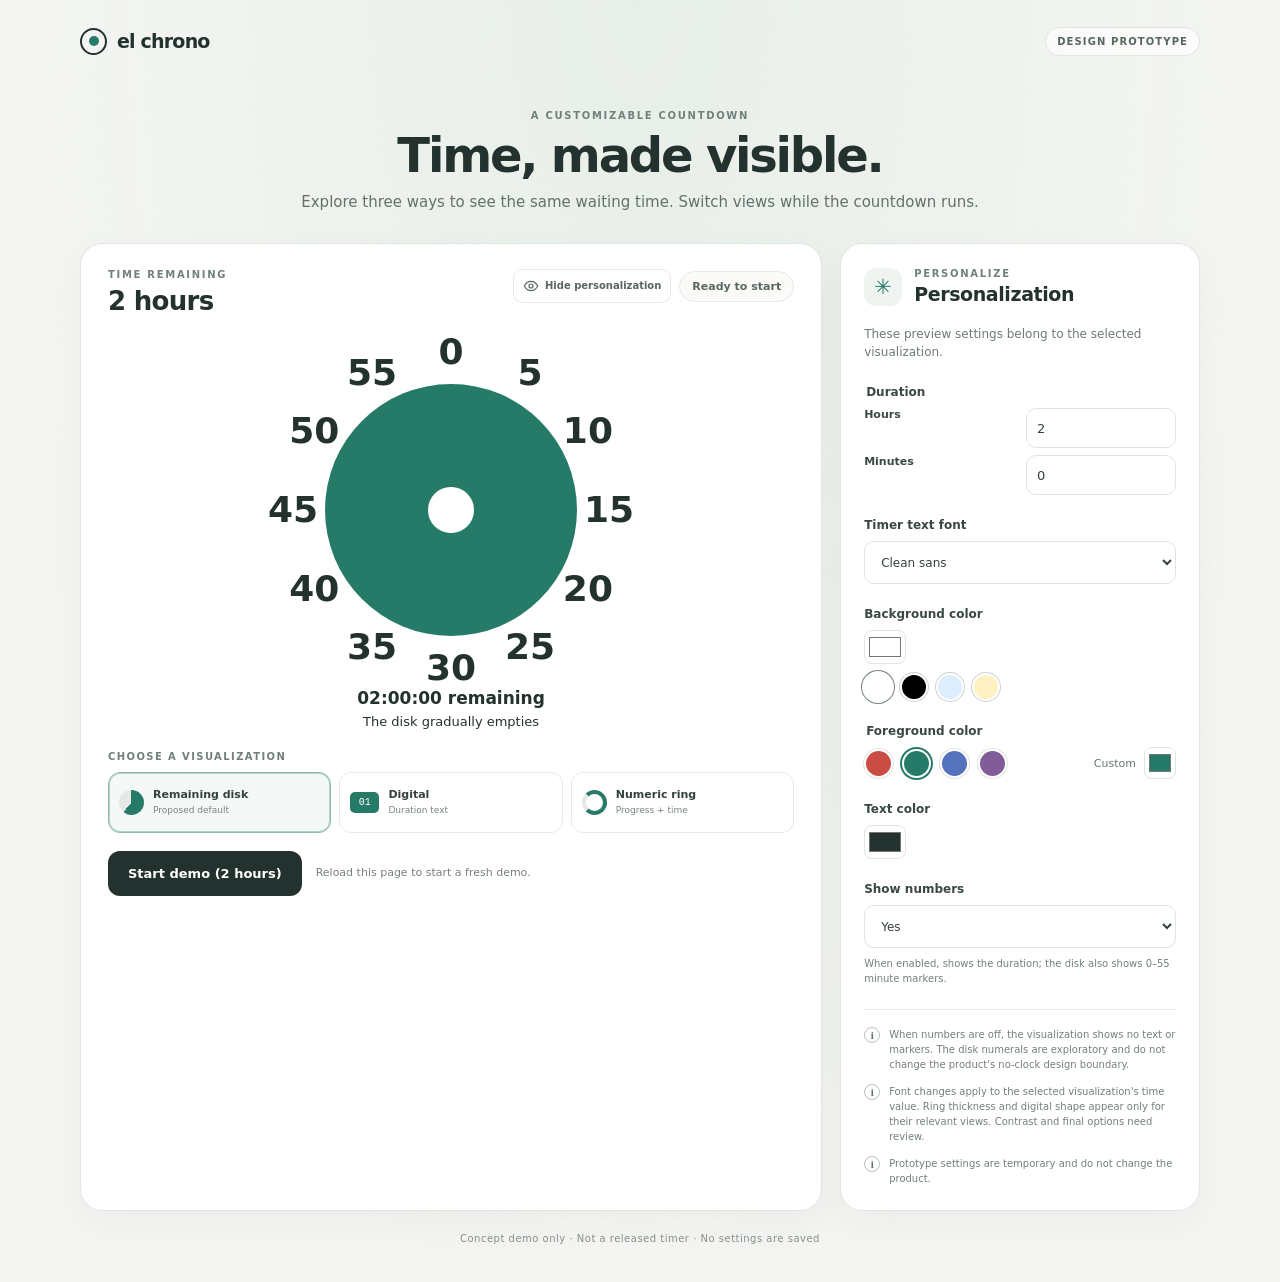
==== docs/design/demo/index.html @ 175d9003 "Option 1" ====
<!doctype html>
<html lang="en">
<head>
  <meta charset="utf-8">
  <meta name="viewport" content="width=device-width, initial-scale=1">
  <meta name="theme-color" content="#f5f6f3">
  <title>El Chrono | Visualization demo</title>
  <link rel="stylesheet" href="styles.css">
  <script src="app.js" defer></script>
</head>
<body>
  <header class="site-header">
    <a class="brand" href="./" aria-label="El Chrono visualization demo">
      <span class="brand-mark" aria-hidden="true"><span></span></span>
      <span>el chrono</span>
    </a>
    <span class="prototype-tag">DESIGN PROTOTYPE</span>
  </header>

  <main>
    <section class="intro" aria-labelledby="page-title">
      <p class="eyebrow">A CUSTOMIZABLE COUNTDOWN</p>
      <h1 id="page-title">Time, made visible.</h1>
      <p class="intro-copy">Explore three ways to see the same waiting time. Switch views while the countdown runs.</p>
    </section>

    <div class="demo-layout">
      <section class="timer-card" aria-labelledby="timer-heading">
        <div class="timer-topline">
          <div>
            <p class="eyebrow">TIME REMAINING</p>
            <h2 id="timer-heading" class="duration">2 hours</h2>
          </div>
          <div class="timer-topline-actions">
            <button id="personalization-toggle" class="panel-toggle" type="button"
                    aria-controls="personalization-panel" aria-expanded="true">
              <svg viewBox="0 0 24 24" aria-hidden="true">
                <path d="M2 12s3.6-7 10-7 10 7 10 7-3.6 7-10 7S2 12 2 12Z"></path>
                <circle cx="12" cy="12" r="3"></circle>
              </svg>
              <span>Hide personalization</span>
            </button>
            <span id="timer-state" class="state-chip" role="status">Ready to start</span>
          </div>
        </div>

        <div class="visualization-stage">
          <div id="view-disk" class="visualization view-disk" data-view="disk">
            <div id="disk-progress" class="disk-progress" role="progressbar"
                 aria-label="Time remaining" aria-valuemin="0" aria-valuemax="100"
                 aria-valuenow="100" aria-valuetext="2 hours remaining">
              <span class="disk-center" aria-hidden="true"></span>
            </div>
            <p id="disk-time" class="visual-time">02:00:00 remaining</p>
            <p class="visual-caption">The disk gradually empties</p>
          </div>

          <div id="view-digital" class="visualization view-digital" data-view="digital" hidden>
            <div id="digital-progress" class="digital-battery" role="progressbar"
                 aria-label="Time remaining" aria-valuemin="0" aria-valuemax="100"
                 aria-valuenow="100" aria-valuetext="2 hours remaining">
              <span id="digital-fill" class="digital-fill"></span>
              <svg class="digital-fan" viewBox="0 0 300 160" aria-hidden="true">
                <path id="fan-panel" class="fan-panel" d="M150 150 L5 150 A145 145 0 0 1 295 150 Z"></path>
                <path id="fan-ribs" class="fan-ribs" d="M150 150 L5 150 M150 150 L24.4 77.5 M150 150 L77.5 24.4 M150 150 L150 5 M150 150 L222.5 24.4 M150 150 L275.6 77.5 M150 150 L295 150"></path>
                <circle class="fan-pivot" cx="150" cy="150" r="8"></circle>
              </svg>
              <span id="digital-time" class="digital-time">02:00:00</span>
            </div>
            <p class="visual-caption">A clear duration countdown</p>
          </div>

          <div id="view-ring" class="visualization view-ring" data-view="ring" hidden>
            <div class="ring-wrap">
              <svg class="progress-ring" viewBox="0 0 280 280" role="progressbar"
                   aria-label="Time remaining" aria-valuemin="0" aria-valuemax="100"
                   aria-valuenow="100" aria-valuetext="2 hours remaining">
                <circle class="ring-track" cx="140" cy="140" r="118"></circle>
                <circle id="ring-progress" class="ring-progress" cx="140" cy="140" r="118"></circle>
              </svg>
              <div class="ring-center">
                <span id="ring-time" class="ring-time">2h 00m</span>
                <span class="ring-label">remaining</span>
              </div>
            </div>
            <p class="visual-caption">Progress with time left</p>
          </div>
        </div>

        <div class="visualization-picker">
          <p class="control-label" id="visualization-label">CHOOSE A VISUALIZATION</p>
          <div class="visualization-options" role="group" aria-labelledby="visualization-label">
            <button class="view-option" type="button" data-select-view="disk" aria-pressed="true">
              <span class="option-glyph glyph-disk" aria-hidden="true"></span>
              <span>Remaining disk<small>Proposed default</small></span>
            </button>
            <button class="view-option" type="button" data-select-view="digital" aria-pressed="false">
              <span class="option-glyph glyph-digital" aria-hidden="true">01</span>
              <span>Digital<small>Duration text</small></span>
            </button>
            <button class="view-option" type="button" data-select-view="ring" aria-pressed="false">
              <span class="option-glyph glyph-ring" aria-hidden="true"></span>
              <span>Numeric ring<small>Progress + time</small></span>
            </button>
          </div>
        </div>

        <div class="timer-actions">
          <button id="start-button" class="start-button" type="button">Start 2-hour demo</button>
          <p class="timer-note">Reload this page to start a fresh demo.</p>
        </div>
      </section>

      <aside id="personalization-panel" class="settings-card" aria-labelledby="personalization-heading">
        <div class="settings-heading">
          <span class="settings-icon" aria-hidden="true">✳</span>
          <div>
            <p class="eyebrow">PERSONALIZE</p>
            <h2 id="personalization-heading">Personalization</h2>
          </div>
        </div>
        <p class="settings-intro">These preview settings belong to the selected visualization.</p>

        <fieldset id="duration-control" class="setting-control duration-control">
          <legend>Duration</legend>
          <div class="duration-fields">
            <label for="duration-hours">Hours</label>
            <input id="duration-hours" type="number" min="0" max="24" step="1" value="2" inputmode="numeric">
            <label for="duration-minutes">Minutes</label>
            <input id="duration-minutes" type="number" min="0" max="59" step="1" value="0" inputmode="numeric">
          </div>
          <p id="duration-error" class="setting-hint duration-error" role="alert" hidden>Choose a duration from 1 minute to 24 hours.</p>
        </fieldset>

        <div id="font-control" class="setting-control">
          <label for="font-select">Timer text font</label>
          <select id="font-select">
            <option value="sans">Clean sans</option>
            <option value="rounded">Soft rounded</option>
            <option value="serif">Classic serif</option>
            <option value="mono">Monospaced</option>
          </select>
        </div>

        <div id="ring-thickness-control" class="setting-control ring-thickness-control" hidden>
          <label for="ring-thickness">Ring thickness</label>
          <output id="ring-thickness-value" for="ring-thickness">15 px</output>
          <input id="ring-thickness" type="range" min="1" max="234" step="1" value="15">
        </div>

        <div id="digital-shape-control" class="setting-control" hidden>
          <label for="digital-shape">Digital shape</label>
          <select id="digital-shape">
            <option value="battery">Battery</option>
            <option value="circle">Circle</option>
            <option value="fan">Hand fan</option>
          </select>
        </div>

        <div class="setting-control">
          <label for="background-color-picker">Background color</label>
          <input id="background-color-picker" class="background-color-picker" type="color" value="#ffffff">
          <div class="background-swatches" role="group" aria-label="Background color presets">
            <button class="background-swatch" type="button" data-background-color="#ffffff" aria-label="White background" title="White"></button>
            <button class="background-swatch" type="button" data-background-color="#000000" aria-label="Black background" title="Black"></button>
            <button class="background-swatch" type="button" data-background-color="#dceeff" aria-label="Sky blue background" title="Sky blue"></button>
            <button class="background-swatch" type="button" data-background-color="#fff1c2" aria-label="Soft yellow background" title="Soft yellow"></button>
          </div>
        </div>

        <fieldset class="setting-control color-control">
          <legend>Foreground color</legend>
          <div class="color-row">
            <div class="color-swatches" role="group" aria-label="Foreground color presets">
              <button class="color-swatch" type="button" data-color="#c94d45" aria-label="Warm red" title="Warm red"></button>
              <button class="color-swatch" type="button" data-color="#267b68" aria-label="Forest green" title="Forest green"></button>
              <button class="color-swatch" type="button" data-color="#5572bd" aria-label="Soft blue" title="Soft blue"></button>
              <button class="color-swatch" type="button" data-color="#805c98" aria-label="Muted violet" title="Muted violet"></button>
            </div>
            <label class="custom-color" for="color-picker">
              <span>Custom</span>
              <input id="color-picker" type="color" value="#267b68" aria-label="Choose a custom foreground color">
            </label>
          </div>
        </fieldset>

        <div class="setting-control">
          <label for="text-color-picker">Text color</label>
          <input id="text-color-picker" class="background-color-picker" type="color" value="#23322f">
        </div>

        <div class="setting-control">
          <label for="show-numbers">Show numbers</label>
          <select id="show-numbers">
            <option value="yes">Yes</option>
            <option value="no">No</option>
          </select>
          <p class="setting-hint">When enabled, shows the duration; the disk also shows 0–55 minute markers.</p>
        </div>

        <div class="settings-divider"></div>
        <div class="settings-footnote">
          <span class="footnote-mark" aria-hidden="true">i</span>
          <p>When numbers are off, the visualization shows no text or markers. The disk numerals are exploratory and do not change the product's no-clock design boundary.</p>
        </div>
        <div class="settings-footnote">
          <span class="footnote-mark" aria-hidden="true">i</span>
          <p>Font changes apply to the selected visualization's time value. Ring thickness and digital shape appear only for their relevant views. Contrast and final options need review.</p>
        </div>
        <div class="settings-footnote">
          <span class="footnote-mark" aria-hidden="true">i</span>
          <p>Prototype settings are temporary and do not change the product.</p>
        </div>
      </aside>
    </div>

    <p class="prototype-disclaimer">Concept demo only · Not a released timer · No settings are saved</p>
  </main>
</body>
</html>
---- docs/design/demo/styles.css ----
:root {
  color-scheme: light;
  font-family: system-ui, -apple-system, BlinkMacSystemFont, "Segoe UI", sans-serif;
  color: #23322f;
  background: #f5f6f3;
  font-synthesis: none;
  text-rendering: optimizeLegibility;
  --accent: #267b68;
  --track: #e4e9e5;
  --muted: #71807a;
  --line: #e8ebe7;
  --surface: #ffffff;
  --ink: #23322f;
  --subtle: #f7f8f6;
  --text-font: system-ui, -apple-system, BlinkMacSystemFont, "Segoe UI", sans-serif;
  --visualization-background: #ffffff;
  --visualization-foreground: #267b68;
  --visualization-text: #23322f;
}

* {
  box-sizing: border-box;
}

body {
  min-width: 320px;
  min-height: 100vh;
  margin: 0;
  background:
    radial-gradient(ellipse at 50% 0%, rgba(226, 235, 228, 0.7), transparent 42rem),
    #f5f6f3;
}

button,
select,
input {
  font: inherit;
}

button {
  color: inherit;
}

.site-header {
  width: min(1120px, calc(100% - 48px));
  height: 82px;
  margin: 0 auto;
  display: flex;
  align-items: center;
  justify-content: space-between;
}

.brand {
  display: inline-flex;
  gap: 10px;
  align-items: center;
  color: var(--ink);
  text-decoration: none;
  font-size: 19px;
  font-weight: 700;
  letter-spacing: -0.8px;
}

.brand-mark {
  width: 27px;
  height: 27px;
  display: grid;
  place-items: center;
  border: 2px solid var(--ink);
  border-radius: 50%;
}

.brand-mark span {
  width: 10px;
  height: 10px;
  border-radius: 50%;
  background: var(--accent);
}

.prototype-tag {
  padding: 8px 11px;
  border: 1px solid #dfe5df;
  border-radius: 999px;
  background: rgba(255, 255, 255, 0.65);
  color: #59665f;
  font-size: 10px;
  font-weight: 700;
  letter-spacing: 1.1px;
}

main {
  width: min(1120px, calc(100% - 48px));
  margin: 0 auto;
  padding: 28px 0 38px;
}

.intro {
  margin: 0 0 29px;
  text-align: center;
}

.eyebrow {
  margin: 0;
  color: var(--muted);
  font-size: 10px;
  font-weight: 700;
  letter-spacing: 1.7px;
}

.intro h1 {
  margin: 9px 0 8px;
  color: var(--ink);
  font-size: clamp(34px, 5vw, 48px);
  font-weight: 600;
  letter-spacing: -2.2px;
  line-height: 1.08;
}

.intro-copy {
  margin: 0;
  color: #64716b;
  font-size: 15px;
  line-height: 1.6;
}

.demo-layout {
  display: grid;
  grid-template-columns: minmax(0, 1.65fr) minmax(260px, 0.8fr);
  gap: 18px;
  align-items: stretch;
}

.timer-card,
.settings-card {
  border: 1px solid rgba(223, 228, 222, 0.9);
  border-radius: 22px;
  background: var(--surface);
  box-shadow: 0 14px 40px rgba(35, 50, 47, 0.045);
}

.timer-card {
  min-width: 0;
  padding: 25px 27px 22px;
}

.timer-topline {
  display: flex;
  flex-wrap: wrap;
  align-items: flex-start;
  justify-content: space-between;
  gap: 18px;
}

.timer-topline-actions {
  display: flex;
  align-items: flex-start;
  gap: 8px;
}

.panel-toggle {
  min-height: 34px;
  padding: 6px 9px;
  display: inline-flex;
  align-items: center;
  gap: 6px;
  border: 1px solid #e6ebe7;
  border-radius: 9px;
  background: #ffffff;
  color: #59665f;
  cursor: pointer;
  font-size: 10px;
  font-weight: 600;
}

.panel-toggle svg {
  width: 16px;
  height: 16px;
  fill: none;
  stroke: currentColor;
  stroke-linecap: round;
  stroke-linejoin: round;
  stroke-width: 1.8;
}

.duration {
  margin: 6px 0 0;
  color: var(--ink);
  font-size: 26px;
  font-weight: 600;
  letter-spacing: -0.7px;
}

.state-chip {
  margin-top: 2px;
  padding: 8px 12px;
  border: 1px solid #e6ebe7;
  border-radius: 999px;
  color: #59665f;
  background: #fafbf9;
  font-size: 11px;
  font-weight: 600;
  white-space: nowrap;
}

.state-chip.is-running {
  border-color: color-mix(in srgb, var(--accent) 28%, white);
  color: var(--accent);
  background: color-mix(in srgb, var(--accent) 7%, white);
}

.visualization-stage {
  min-height: 360px;
  margin-top: 16px;
  display: grid;
  place-items: center;
  overflow: hidden;
  border-radius: 17px;
  background: var(--visualization-background);
}

.visualization {
  width: 100%;
  min-height: 360px;
  display: flex;
  flex-direction: column;
  align-items: center;
  justify-content: center;
  gap: 18px;
  background: var(--visualization-background);
}

.visualization[hidden] {
  display: none;
}

.disk-progress {
  --disk-size: clamp(190px, 25vw, 252px);
  width: min(var(--disk-size), calc(100% - 112px));
  margin: 52px 0 38px;
  aspect-ratio: 1;
  position: relative;
  display: grid;
  place-items: center;
  border-radius: 50%;
  background: conic-gradient(
    from var(--start-angle, 0deg),
    var(--visualization-foreground) 0deg var(--fill-angle, 360deg),
    var(--visualization-background) var(--fill-angle, 360deg) 360deg
  );
}

.disk-center {
  width: 18%;
  aspect-ratio: 1;
  border-radius: 50%;
  background: var(--visualization-background);
}

.minute-label {
  position: absolute;
  z-index: 1;
  color: var(--visualization-text);
  font-size: 36px;
  font-variant-numeric: tabular-nums;
  font-weight: 700;
  line-height: 1;
  white-space: nowrap;
  transform: translate(-50%, -50%);
}

.minute-label[hidden] {
  display: none;
}

.visual-caption {
  margin: 0;
  color: var(--visualization-text);
  font-size: 13px;
}

.visual-time {
  margin: -4px 0 -12px;
  color: var(--visualization-text);
  font-family: var(--text-font);
  font-size: 17px;
  font-variant-numeric: tabular-nums;
  font-weight: 600;
}

.digital-battery {
  width: min(82%, 455px);
  height: 126px;
  position: relative;
  padding: 10px;
  border: 2px solid var(--visualization-foreground);
  overflow: hidden;
  border-radius: 17px;
  background: var(--visualization-background);
}

.digital-battery::after {
  width: 13px;
  height: 42px;
  position: absolute;
  top: 50%;
  right: 0;
  display: none;
  border-radius: 0 5px 5px 0;
  background: var(--visualization-foreground);
  content: "";
  transform: translateY(-50%);
}

.digital-battery[data-shape="battery"]::after {
  display: block;
}

.digital-battery[data-shape="circle"] {
  width: 250px;
  height: 250px;
  padding: 0;
  border: 0;
  border-radius: 50%;
  background: conic-gradient(
    from var(--digital-start-angle, 0deg),
    var(--visualization-foreground) 0deg var(--digital-fill-angle, 360deg),
    var(--visualization-background) var(--digital-fill-angle, 360deg) 360deg
  );
}

.digital-battery[data-shape="circle"] .digital-fill,
.digital-battery[data-shape="fan"] .digital-fill {
  display: none;
}

.digital-fan {
  width: 100%;
  height: 100%;
  position: absolute;
  inset: 0;
  display: none;
  overflow: visible;
}

.digital-battery[data-shape="fan"] {
  width: min(82%, 455px);
  height: 170px;
  padding: 0;
  border: 0;
  overflow: visible;
  background: transparent;
}

.digital-battery[data-shape="fan"] .digital-fan {
  display: block;
}

.fan-panel {
  fill: var(--visualization-foreground);
}

.fan-ribs {
  fill: none;
  stroke: var(--visualization-background);
  stroke-width: 3;
}

.fan-pivot {
  fill: var(--visualization-background);
}

.digital-battery[data-shape="fan"] .digital-time {
  top: 76%;
}

.digital-battery[data-shape="circle"] .digital-time {
  width: 100%;
  padding: 0 10px;
}

.digital-fill {
  width: 100%;
  height: 100%;
  display: block;
  border-radius: 7px;
  background: var(--visualization-foreground);
  transition: width 180ms linear;
}

.digital-time {
  position: absolute;
  top: 50%;
  left: 50%;
  z-index: 1;
  color: var(--visualization-text);
  font-family: var(--text-font);
  font-size: clamp(24px, 4vw, 42px);
  font-variant-numeric: tabular-nums;
  font-weight: 700;
  text-align: center;
  transform: translate(-50%, -50%);
}

.view-digital:not(.show-numbers) .digital-time {
  display: none;
}

.view-digital {
  padding-right: 14px;
}

.visualization:not(.show-numbers) .visual-time,
.visualization:not(.show-numbers) .visual-caption {
  display: none;
}

.visualization:not(.show-numbers) .ring-center {
  visibility: hidden;
}

.ring-wrap {
  width: 245px;
  aspect-ratio: 1;
  position: relative;
  color: var(--visualization-foreground);
}

.progress-ring {
  width: 100%;
  height: 100%;
  overflow: visible;
  transform: rotate(-90deg);
}

.progress-ring circle {
  fill: none;
  stroke-width: var(--ring-thickness, 15px);
}

.settings-card[hidden] {
  display: none;
}

.ring-track {
  stroke: var(--visualization-background);
}

.ring-progress {
  stroke: currentColor;
  stroke-dasharray: 741.4;
  stroke-dashoffset: 0;
  stroke-linecap: butt;
}

.ring-center {
  position: absolute;
  inset: 0;
  display: flex;
  flex-direction: column;
  align-items: center;
  justify-content: center;
  color: var(--visualization-text);
  font-family: var(--text-font);
}

.ring-time {
  font-size: 34px;
  font-variant-numeric: tabular-nums;
  font-weight: 600;
  letter-spacing: -1.5px;
}

.ring-label {
  margin-top: 3px;
  color: var(--visualization-text);
  font-size: 13px;
}

.visualization-picker {
  margin-top: 22px;
}

.control-label {
  margin: 0 0 10px;
  color: var(--muted);
  font-size: 10px;
  font-weight: 700;
  letter-spacing: 1.4px;
}

.visualization-options {
  display: grid;
  grid-template-columns: repeat(3, minmax(0, 1fr));
  gap: 8px;
}

.view-option {
  min-width: 0;
  min-height: 61px;
  padding: 9px 10px;
  display: flex;
  align-items: center;
  gap: 9px;
  border: 1px solid #e7ebe7;
  border-radius: 12px;
  background: #ffffff;
  cursor: pointer;
  text-align: left;
  transition: border-color 120ms ease, background-color 120ms ease;
}

.view-option:hover,
.view-option[aria-pressed="true"] {
  border-color: color-mix(in srgb, var(--accent) 52%, white);
  background: color-mix(in srgb, var(--accent) 5%, white);
}

.view-option[aria-pressed="true"] {
  box-shadow: inset 0 0 0 1px color-mix(in srgb, var(--accent) 35%, white);
}

.view-option > span:last-child {
  min-width: 0;
  color: #34423d;
  font-size: 11px;
  font-weight: 600;
  line-height: 1.25;
}

.view-option small {
  margin-top: 3px;
  display: block;
  color: #78837e;
  font-size: 9px;
  font-weight: 400;
}

.option-glyph {
  width: 25px;
  height: 25px;
  flex: 0 0 25px;
  display: grid;
  place-items: center;
  color: var(--accent);
}

.glyph-disk {
  border-radius: 50%;
  background: conic-gradient(var(--accent) 0deg 220deg, var(--track) 220deg 360deg);
}

.glyph-digital {
  width: 29px;
  height: 21px;
  flex-basis: 29px;
  border-radius: 5px;
  background: var(--accent);
  color: #ffffff !important;
  font-family: ui-monospace, SFMono-Regular, Consolas, monospace;
  font-size: 10px !important;
}

.glyph-ring {
  border: 4px solid var(--accent);
  border-left-color: var(--track);
  border-radius: 50%;
}

.timer-actions {
  margin-top: 18px;
  display: flex;
  align-items: center;
  gap: 14px;
}

.start-button {
  min-height: 45px;
  padding: 0 20px;
  border: 0;
  border-radius: 12px;
  background: var(--ink);
  color: #ffffff;
  cursor: pointer;
  font-size: 13px;
  font-weight: 600;
  transition: background-color 120ms ease;
}

.start-button:hover:not(:disabled) {
  background: #354640;
}

.start-button:disabled {
  background: #e8ece8;
  color: #53615a;
  cursor: default;
}

.timer-note {
  margin: 0;
  color: #76817c;
  font-size: 11px;
  line-height: 1.45;
}

.settings-card {
  padding: 24px 23px;
}

.settings-heading {
  display: flex;
  align-items: center;
  gap: 12px;
}

.settings-icon {
  width: 38px;
  height: 38px;
  display: grid;
  place-items: center;
  border-radius: 12px;
  background: #eff4f0;
  color: var(--accent);
  font-size: 21px;
}

.settings-heading h2 {
  margin: 4px 0 0;
  color: var(--ink);
  font-size: 19px;
  font-weight: 600;
  letter-spacing: -0.4px;
}

.settings-intro {
  margin: 19px 0 23px;
  color: #6e7a74;
  font-size: 12px;
  line-height: 1.55;
}

.setting-control {
  margin: 0 0 23px;
  padding: 0;
  border: 0;
}

.setting-control > label,
.setting-control > legend {
  margin-bottom: 9px;
  display: block;
  color: #3a4842;
  font-size: 12px;
  font-weight: 600;
}

.setting-hint {
  margin: 8px 0 0;
  color: #738079;
  font-size: 10px;
  line-height: 1.5;
}

.duration-fields {
  display: grid;
  grid-template-columns: 1fr 1fr;
  gap: 7px 12px;
}

.duration-fields label {
  color: #3a4842;
  font-size: 11px;
  font-weight: 600;
}

.duration-fields input {
  width: 100%;
  min-width: 0;
  height: 40px;
  padding: 0 10px;
  border: 1px solid #e0e5e0;
  border-radius: 10px;
  color: #35423c;
  font-size: 13px;
}

.duration-fields input[aria-invalid="true"] {
  border-color: #b7443b;
}

.duration-error {
  color: #a23832;
}

.duration-error[hidden] {
  display: none;
}

.background-color-picker {
  width: 42px;
  height: 34px;
  padding: 2px;
  border: 1px solid #dfe5df;
  border-radius: 8px;
  background: #ffffff;
  cursor: pointer;
}

.background-swatches {
  display: flex;
  gap: 8px;
  margin-top: 9px;
}

.background-swatch {
  width: 28px;
  height: 28px;
  padding: 0;
  border: 2px solid #ffffff;
  border-radius: 50%;
  background: var(--swatch-color);
  box-shadow: 0 0 0 1px #cbd3cd;
  cursor: pointer;
}

.background-swatch[aria-pressed="true"] {
  box-shadow: 0 0 0 2px var(--swatch-color), 0 0 0 3px #718078;
}

.background-swatch[data-background-color="#ffffff"] {
  --swatch-color: #ffffff;
}

.background-swatch[data-background-color="#000000"] {
  --swatch-color: #000000;
}

.background-swatch[data-background-color="#dceeff"] {
  --swatch-color: #dceeff;
}

.background-swatch[data-background-color="#fff1c2"] {
  --swatch-color: #fff1c2;
}

.setting-control select {
  width: 100%;
  height: 43px;
  padding: 0 12px;
  border: 1px solid #e0e5e0;
  border-radius: 10px;
  background: #ffffff;
  color: #35423c;
  font-size: 12px;
}

.setting-control input[type="range"] {
  width: 100%;
  accent-color: var(--accent);
}

.ring-thickness-control {
  display: grid;
  grid-template-columns: 1fr auto;
  align-items: center;
  column-gap: 12px;
}

.ring-thickness-control[hidden] {
  display: none;
}

.ring-thickness-control label {
  margin-bottom: 0;
}

.ring-thickness-control output {
  color: #59665f;
  font-size: 12px;
  font-variant-numeric: tabular-nums;
}

.ring-thickness-control input {
  grid-column: 1 / -1;
}

.setting-control select:focus-visible,
.setting-control input:focus-visible,
.background-swatch:focus-visible,
.panel-toggle:focus-visible,
.view-option:focus-visible,
.color-swatch:focus-visible,
.start-button:focus-visible,
.custom-color input:focus-visible {
  outline: 3px solid color-mix(in srgb, var(--accent) 55%, white);
  outline-offset: 3px;
}

.color-row {
  display: flex;
  align-items: center;
  justify-content: space-between;
  gap: 12px;
}

.color-swatches {
  display: flex;
  align-items: center;
  gap: 9px;
}

.color-swatch {
  width: 29px;
  height: 29px;
  padding: 0;
  border: 2px solid #ffffff;
  border-radius: 50%;
  background: var(--swatch-color);
  box-shadow: 0 0 0 1px #dfe5df;
  cursor: pointer;
}

.color-swatch[aria-pressed="true"] {
  box-shadow: 0 0 0 2px var(--swatch-color);
}

.color-swatch[data-color="#c94d45"] {
  --swatch-color: #c94d45;
}

.color-swatch[data-color="#267b68"] {
  --swatch-color: #267b68;
}

.color-swatch[data-color="#5572bd"] {
  --swatch-color: #5572bd;
}

.color-swatch[data-color="#805c98"] {
  --swatch-color: #805c98;
}

.custom-color {
  display: inline-flex !important;
  align-items: center;
  gap: 8px;
  margin: 0 !important;
  color: #69756f !important;
  font-size: 11px !important;
  font-weight: 500 !important;
}

.custom-color input {
  width: 32px;
  height: 32px;
  padding: 2px;
  border: 1px solid #dfe5df;
  border-radius: 8px;
  background: #ffffff;
  cursor: pointer;
}

.settings-divider {
  height: 1px;
  margin: 4px 0 17px;
  background: var(--line);
}

.settings-footnote {
  display: flex;
  align-items: flex-start;
  gap: 9px;
  margin-top: 12px;
}

.footnote-mark {
  width: 16px;
  height: 16px;
  flex: 0 0 16px;
  display: grid;
  place-items: center;
  border: 1px solid #b9c3bc;
  border-radius: 50%;
  color: #64716b;
  font-family: Georgia, serif;
  font-size: 11px;
  font-weight: 700;
}

.settings-footnote p {
  margin: 0;
  color: #738079;
  font-size: 10px;
  line-height: 1.5;
}

.prototype-disclaimer {
  margin: 22px 0 0;
  color: #858f89;
  font-size: 10px;
  letter-spacing: 0.5px;
  text-align: center;
}

.font-rounded {
  --text-font: ui-rounded, "SF Pro Rounded", "Arial Rounded MT Bold", system-ui, sans-serif;
}

.font-serif {
  --text-font: Georgia, "Times New Roman", serif;
}

.font-mono {
  --text-font: ui-monospace, SFMono-Regular, Consolas, monospace;
}

.sr-only {
  width: 1px;
  height: 1px;
  position: absolute;
  overflow: hidden;
  clip: rect(0, 0, 0, 0);
  white-space: nowrap;
  clip-path: inset(50%);
}

@media (max-width: 820px) {
  .demo-layout {
    grid-template-columns: 1fr;
  }

  .settings-card {
    padding: 22px 24px;
  }

  .visualization-stage,
  .visualization {
    min-height: 320px;
  }
}

@media (max-width: 520px) {
  .site-header,
  main {
    width: min(100% - 28px, 1120px);
  }

  .site-header {
    height: 68px;
  }

  main {
    padding-top: 20px;
  }

  .intro {
    margin-bottom: 22px;
  }

  .intro-copy {
    max-width: 330px;
    margin: 0 auto;
    font-size: 13px;
  }

  .timer-card {
    padding: 19px 15px 17px;
    border-radius: 18px;
  }

  .duration {
    font-size: 23px;
  }

  .state-chip {
    padding: 7px 9px;
    font-size: 10px;
  }

  .visualization-options {
    gap: 5px;
  }

  .view-option {
    min-height: 59px;
    padding: 7px 6px;
    gap: 5px;
  }

  .option-glyph {
    width: 21px;
    height: 21px;
    flex-basis: 21px;
  }

  .view-option > span:last-child {
    font-size: 10px;
  }

  .view-option small {
    font-size: 8px;
  }

  .timer-actions {
    align-items: flex-start;
    flex-direction: column;
    gap: 9px;
  }

  .settings-card {
    padding: 19px 17px;
    border-radius: 18px;
  }
}

@media (prefers-reduced-motion: reduce) {
  *,
  *::before,
  *::after {
    scroll-behavior: auto !important;
    transition-duration: 0.01ms !important;
  }
}
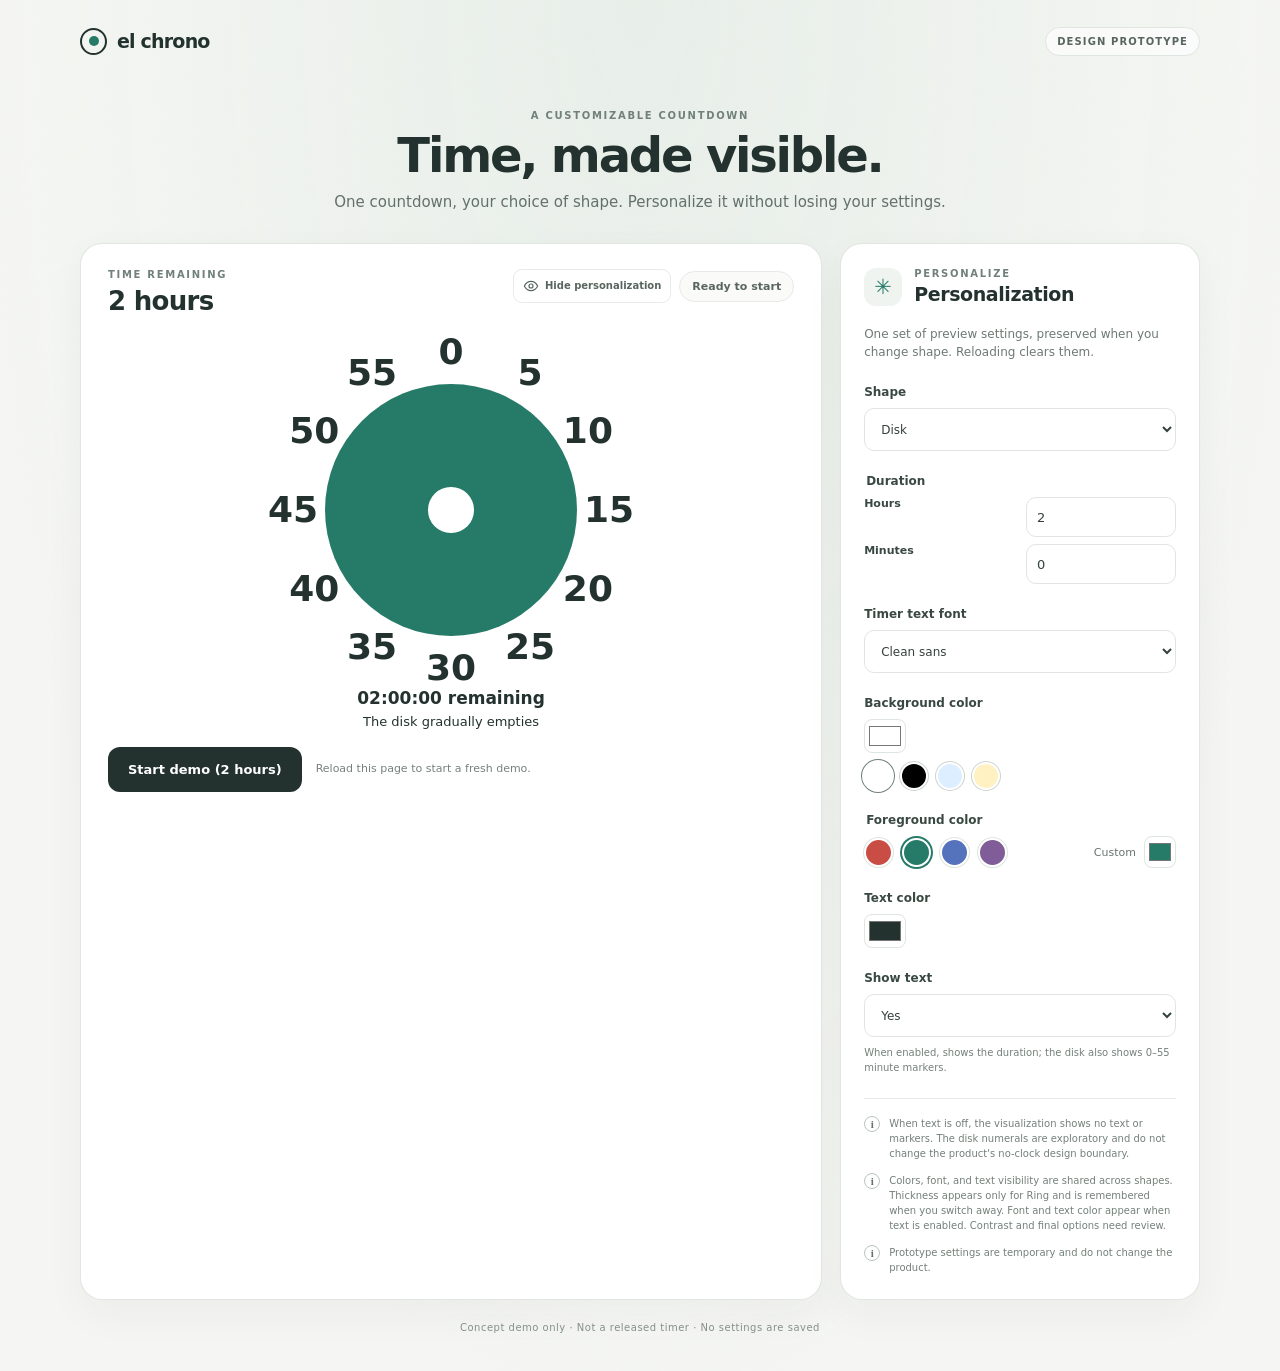
==== commit db64f357: "Option 2" ====
--- a/docs/design/demo/index.html
+++ b/docs/design/demo/index.html
@@ -21,7 +21,7 @@
     <section class="intro" aria-labelledby="page-title">
       <p class="eyebrow">A CUSTOMIZABLE COUNTDOWN</p>
       <h1 id="page-title">Time, made visible.</h1>
-      <p class="intro-copy">Explore three ways to see the same waiting time. Switch views while the countdown runs.</p>
+      <p class="intro-copy">One countdown, your choice of shape. Personalize it without losing your settings.</p>
     </section>
 
     <div class="demo-layout">
@@ -87,24 +87,6 @@
           </div>
         </div>
 
-        <div class="visualization-picker">
-          <p class="control-label" id="visualization-label">CHOOSE A VISUALIZATION</p>
-          <div class="visualization-options" role="group" aria-labelledby="visualization-label">
-            <button class="view-option" type="button" data-select-view="disk" aria-pressed="true">
-              <span class="option-glyph glyph-disk" aria-hidden="true"></span>
-              <span>Remaining disk<small>Proposed default</small></span>
-            </button>
-            <button class="view-option" type="button" data-select-view="digital" aria-pressed="false">
-              <span class="option-glyph glyph-digital" aria-hidden="true">01</span>
-              <span>Digital<small>Duration text</small></span>
-            </button>
-            <button class="view-option" type="button" data-select-view="ring" aria-pressed="false">
-              <span class="option-glyph glyph-ring" aria-hidden="true"></span>
-              <span>Numeric ring<small>Progress + time</small></span>
-            </button>
-          </div>
-        </div>
-
         <div class="timer-actions">
           <button id="start-button" class="start-button" type="button">Start 2-hour demo</button>
           <p class="timer-note">Reload this page to start a fresh demo.</p>
@@ -119,7 +101,17 @@
             <h2 id="personalization-heading">Personalization</h2>
           </div>
         </div>
-        <p class="settings-intro">These preview settings belong to the selected visualization.</p>
+        <p class="settings-intro">One set of preview settings, preserved when you change shape. Reloading clears them.</p>
+
+        <div class="setting-control">
+          <label for="shape-select">Shape</label>
+          <select id="shape-select">
+            <option value="disk">Disk</option>
+            <option value="battery">Battery</option>
+            <option value="fan">Hand fan</option>
+            <option value="ring">Ring</option>
+          </select>
+        </div>
 
         <fieldset id="duration-control" class="setting-control duration-control">
           <legend>Duration</legend>
@@ -148,15 +140,6 @@
           <input id="ring-thickness" type="range" min="1" max="234" step="1" value="15">
         </div>
 
-        <div id="digital-shape-control" class="setting-control" hidden>
-          <label for="digital-shape">Digital shape</label>
-          <select id="digital-shape">
-            <option value="battery">Battery</option>
-            <option value="circle">Circle</option>
-            <option value="fan">Hand fan</option>
-          </select>
-        </div>
-
         <div class="setting-control">
           <label for="background-color-picker">Background color</label>
           <input id="background-color-picker" class="background-color-picker" type="color" value="#ffffff">
@@ -184,13 +167,13 @@
           </div>
         </fieldset>
 
-        <div class="setting-control">
+        <div id="text-color-control" class="setting-control">
           <label for="text-color-picker">Text color</label>
           <input id="text-color-picker" class="background-color-picker" type="color" value="#23322f">
         </div>
 
         <div class="setting-control">
-          <label for="show-numbers">Show numbers</label>
+          <label for="show-numbers">Show text</label>
           <select id="show-numbers">
             <option value="yes">Yes</option>
             <option value="no">No</option>
@@ -201,11 +184,11 @@
         <div class="settings-divider"></div>
         <div class="settings-footnote">
           <span class="footnote-mark" aria-hidden="true">i</span>
-          <p>When numbers are off, the visualization shows no text or markers. The disk numerals are exploratory and do not change the product's no-clock design boundary.</p>
+          <p>When text is off, the visualization shows no text or markers. The disk numerals are exploratory and do not change the product's no-clock design boundary.</p>
         </div>
         <div class="settings-footnote">
           <span class="footnote-mark" aria-hidden="true">i</span>
-          <p>Font changes apply to the selected visualization's time value. Ring thickness and digital shape appear only for their relevant views. Contrast and final options need review.</p>
+          <p>Colors, font, and text visibility are shared across shapes. Thickness appears only for Ring and is remembered when you switch away. Font and text color appear when text is enabled. Contrast and final options need review.</p>
         </div>
         <div class="settings-footnote">
           <span class="footnote-mark" aria-hidden="true">i</span>
--- a/docs/design/demo/styles.css
+++ b/docs/design/demo/styles.css
@@ -260,6 +260,7 @@
   position: absolute;
   z-index: 1;
   color: var(--visualization-text);
+  font-family: var(--text-font);
   font-size: 36px;
   font-variant-numeric: tabular-nums;
   font-weight: 700;
@@ -315,20 +316,6 @@
   display: block;
 }
 
-.digital-battery[data-shape="circle"] {
-  width: 250px;
-  height: 250px;
-  padding: 0;
-  border: 0;
-  border-radius: 50%;
-  background: conic-gradient(
-    from var(--digital-start-angle, 0deg),
-    var(--visualization-foreground) 0deg var(--digital-fill-angle, 360deg),
-    var(--visualization-background) var(--digital-fill-angle, 360deg) 360deg
-  );
-}
-
-.digital-battery[data-shape="circle"] .digital-fill,
 .digital-battery[data-shape="fan"] .digital-fill {
   display: none;
 }
@@ -371,11 +358,6 @@
 
 .digital-battery[data-shape="fan"] .digital-time {
   top: 76%;
-}
-
-.digital-battery[data-shape="circle"] .digital-time {
-  width: 100%;
-  padding: 0 10px;
 }
 
 .digital-fill {
@@ -441,6 +423,10 @@
   display: none;
 }
 
+.setting-control[hidden] {
+  display: none;
+}
+
 .ring-track {
   stroke: var(--visualization-background);
 }
@@ -474,96 +460,6 @@
   margin-top: 3px;
   color: var(--visualization-text);
   font-size: 13px;
-}
-
-.visualization-picker {
-  margin-top: 22px;
-}
-
-.control-label {
-  margin: 0 0 10px;
-  color: var(--muted);
-  font-size: 10px;
-  font-weight: 700;
-  letter-spacing: 1.4px;
-}
-
-.visualization-options {
-  display: grid;
-  grid-template-columns: repeat(3, minmax(0, 1fr));
-  gap: 8px;
-}
-
-.view-option {
-  min-width: 0;
-  min-height: 61px;
-  padding: 9px 10px;
-  display: flex;
-  align-items: center;
-  gap: 9px;
-  border: 1px solid #e7ebe7;
-  border-radius: 12px;
-  background: #ffffff;
-  cursor: pointer;
-  text-align: left;
-  transition: border-color 120ms ease, background-color 120ms ease;
-}
-
-.view-option:hover,
-.view-option[aria-pressed="true"] {
-  border-color: color-mix(in srgb, var(--accent) 52%, white);
-  background: color-mix(in srgb, var(--accent) 5%, white);
-}
-
-.view-option[aria-pressed="true"] {
-  box-shadow: inset 0 0 0 1px color-mix(in srgb, var(--accent) 35%, white);
-}
-
-.view-option > span:last-child {
-  min-width: 0;
-  color: #34423d;
-  font-size: 11px;
-  font-weight: 600;
-  line-height: 1.25;
-}
-
-.view-option small {
-  margin-top: 3px;
-  display: block;
-  color: #78837e;
-  font-size: 9px;
-  font-weight: 400;
-}
-
-.option-glyph {
-  width: 25px;
-  height: 25px;
-  flex: 0 0 25px;
-  display: grid;
-  place-items: center;
-  color: var(--accent);
-}
-
-.glyph-disk {
-  border-radius: 50%;
-  background: conic-gradient(var(--accent) 0deg 220deg, var(--track) 220deg 360deg);
-}
-
-.glyph-digital {
-  width: 29px;
-  height: 21px;
-  flex-basis: 29px;
-  border-radius: 5px;
-  background: var(--accent);
-  color: #ffffff !important;
-  font-family: ui-monospace, SFMono-Regular, Consolas, monospace;
-  font-size: 10px !important;
-}
-
-.glyph-ring {
-  border: 4px solid var(--accent);
-  border-left-color: var(--track);
-  border-radius: 50%;
 }
 
 .timer-actions {
@@ -788,7 +684,6 @@
 .setting-control input:focus-visible,
 .background-swatch:focus-visible,
 .panel-toggle:focus-visible,
-.view-option:focus-visible,
 .color-swatch:focus-visible,
 .start-button:focus-visible,
 .custom-color input:focus-visible {
@@ -977,30 +872,6 @@
     font-size: 10px;
   }
 
-  .visualization-options {
-    gap: 5px;
-  }
-
-  .view-option {
-    min-height: 59px;
-    padding: 7px 6px;
-    gap: 5px;
-  }
-
-  .option-glyph {
-    width: 21px;
-    height: 21px;
-    flex-basis: 21px;
-  }
-
-  .view-option > span:last-child {
-    font-size: 10px;
-  }
-
-  .view-option small {
-    font-size: 8px;
-  }
-
   .timer-actions {
     align-items: flex-start;
     flex-direction: column;
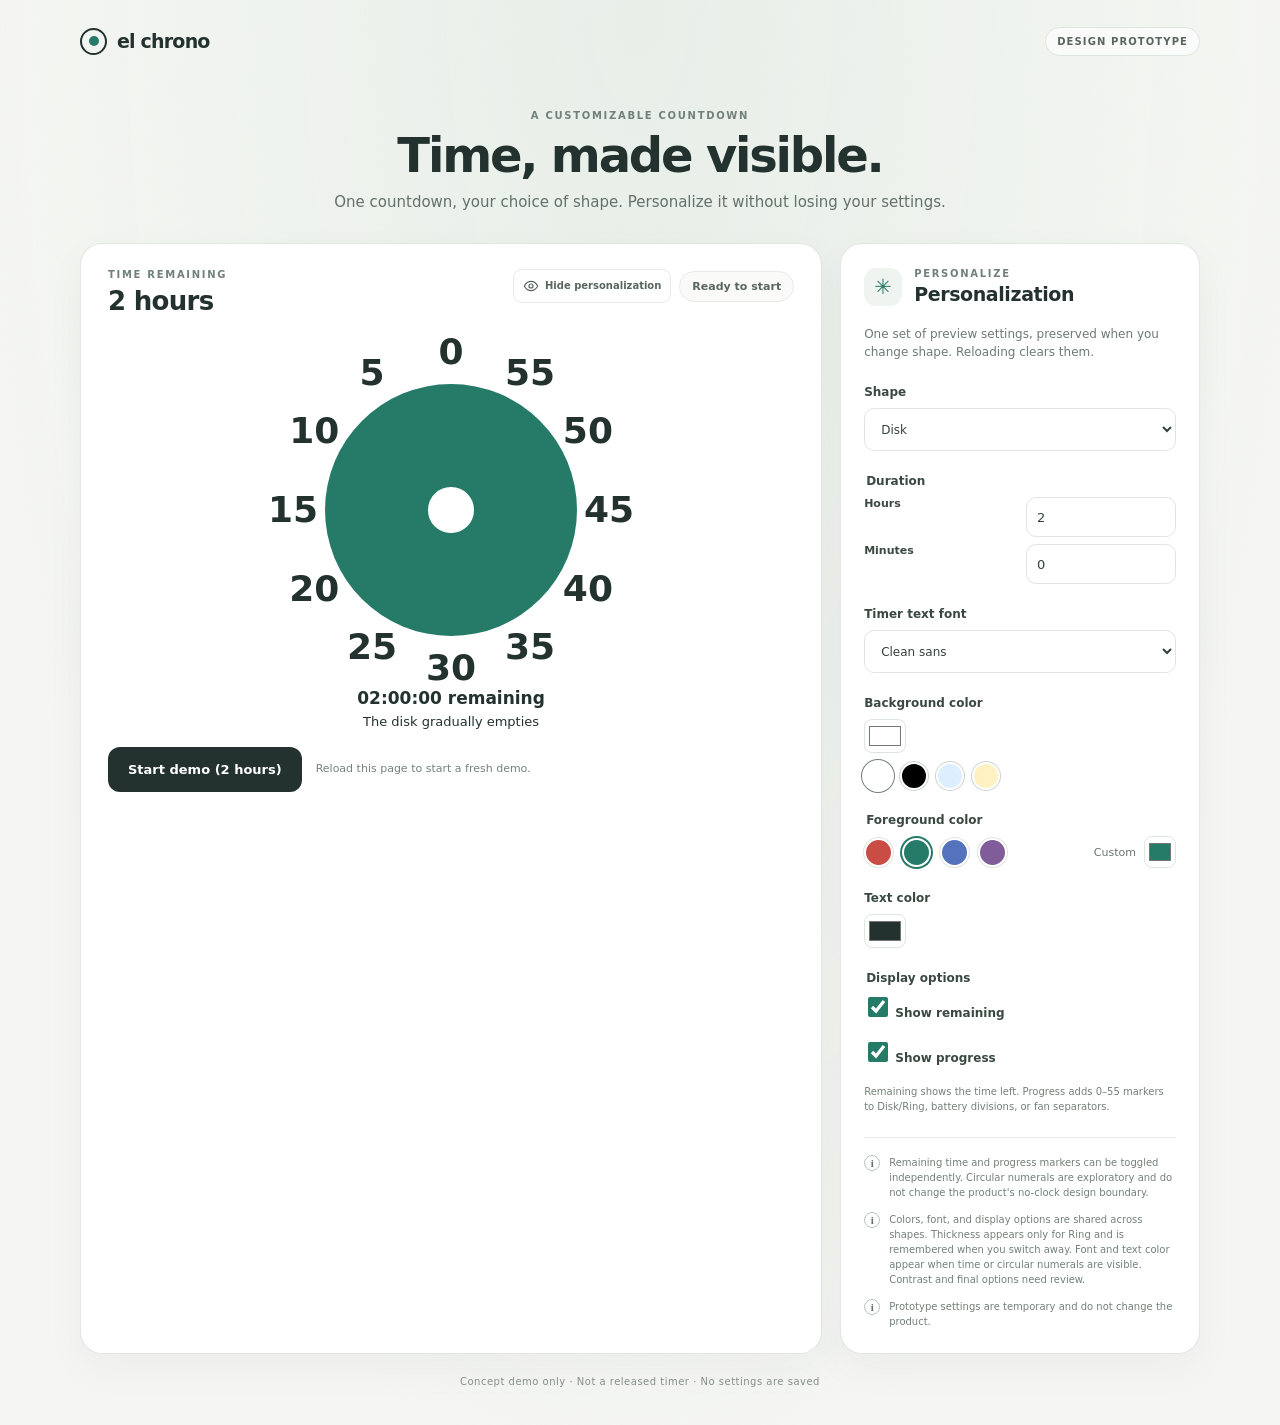
==== commit 76c6a78a: "Option 3" ====
--- a/docs/design/demo/index.html
+++ b/docs/design/demo/index.html
@@ -60,9 +60,15 @@
                  aria-label="Time remaining" aria-valuemin="0" aria-valuemax="100"
                  aria-valuenow="100" aria-valuetext="2 hours remaining">
               <span id="digital-fill" class="digital-fill"></span>
+              <span class="battery-separators" aria-hidden="true"></span>
               <svg class="digital-fan" viewBox="0 0 300 160" aria-hidden="true">
+                <defs>
+                  <clipPath id="fan-progress-clip">
+                    <path id="fan-clip"></path>
+                  </clipPath>
+                </defs>
                 <path id="fan-panel" class="fan-panel" d="M150 150 L5 150 A145 145 0 0 1 295 150 Z"></path>
-                <path id="fan-ribs" class="fan-ribs" d="M150 150 L5 150 M150 150 L24.4 77.5 M150 150 L77.5 24.4 M150 150 L150 5 M150 150 L222.5 24.4 M150 150 L275.6 77.5 M150 150 L295 150"></path>
+                <path class="fan-ribs" clip-path="url(#fan-progress-clip)" d="M150 150 L24.4 77.5 M150 150 L77.5 24.4 M150 150 L150 5 M150 150 L222.5 24.4 M150 150 L275.6 77.5"></path>
                 <circle class="fan-pivot" cx="150" cy="150" r="8"></circle>
               </svg>
               <span id="digital-time" class="digital-time">02:00:00</span>
@@ -172,23 +178,21 @@
           <input id="text-color-picker" class="background-color-picker" type="color" value="#23322f">
         </div>
 
-        <div class="setting-control">
-          <label for="show-numbers">Show text</label>
-          <select id="show-numbers">
-            <option value="yes">Yes</option>
-            <option value="no">No</option>
-          </select>
-          <p class="setting-hint">When enabled, shows the duration; the disk also shows 0–55 minute markers.</p>
-        </div>
+        <fieldset class="setting-control visibility-control">
+          <legend>Display options</legend>
+          <label><input id="show-remaining" type="checkbox" checked> Show remaining</label>
+          <label><input id="show-progress" type="checkbox" checked> Show progress</label>
+          <p class="setting-hint">Remaining shows the time left. Progress adds 0–55 markers to Disk/Ring, battery divisions, or fan separators.</p>
+        </fieldset>
 
         <div class="settings-divider"></div>
         <div class="settings-footnote">
           <span class="footnote-mark" aria-hidden="true">i</span>
-          <p>When text is off, the visualization shows no text or markers. The disk numerals are exploratory and do not change the product's no-clock design boundary.</p>
+          <p>Remaining time and progress markers can be toggled independently. Circular numerals are exploratory and do not change the product's no-clock design boundary.</p>
         </div>
         <div class="settings-footnote">
           <span class="footnote-mark" aria-hidden="true">i</span>
-          <p>Colors, font, and text visibility are shared across shapes. Thickness appears only for Ring and is remembered when you switch away. Font and text color appear when text is enabled. Contrast and final options need review.</p>
+          <p>Colors, font, and display options are shared across shapes. Thickness appears only for Ring and is remembered when you switch away. Font and text color appear when time or circular numerals are visible. Contrast and final options need review.</p>
         </div>
         <div class="settings-footnote">
           <span class="footnote-mark" aria-hidden="true">i</span>
--- a/docs/design/demo/styles.css
+++ b/docs/design/demo/styles.css
@@ -352,6 +352,23 @@
   stroke-width: 3;
 }
 
+.battery-separators {
+  position: absolute;
+  inset: 10px;
+  pointer-events: none;
+  background: repeating-linear-gradient(
+    to right,
+    transparent 0 calc(12.5% - 3px),
+    var(--visualization-background) calc(12.5% - 3px) 12.5%
+  );
+}
+
+.digital-battery[data-shape="fan"] .battery-separators,
+.visualization:not(.show-progress) .battery-separators,
+.visualization:not(.show-progress) .fan-ribs {
+  display: none;
+}
+
 .fan-pivot {
   fill: var(--visualization-background);
 }
@@ -383,7 +400,7 @@
   transform: translate(-50%, -50%);
 }
 
-.view-digital:not(.show-numbers) .digital-time {
+.view-digital:not(.show-remaining) .digital-time {
   display: none;
 }
 
@@ -391,17 +408,18 @@
   padding-right: 14px;
 }
 
-.visualization:not(.show-numbers) .visual-time,
-.visualization:not(.show-numbers) .visual-caption {
-  display: none;
-}
-
-.visualization:not(.show-numbers) .ring-center {
+.visualization:not(.show-remaining) .visual-time,
+.visualization:not(.show-remaining) .visual-caption {
+  display: none;
+}
+
+.visualization:not(.show-remaining) .ring-center {
   visibility: hidden;
 }
 
 .ring-wrap {
-  width: 245px;
+  width: min(245px, calc(100% - 112px));
+  margin: 52px 0 38px;
   aspect-ratio: 1;
   position: relative;
   color: var(--visualization-foreground);
@@ -425,6 +443,19 @@
 
 .setting-control[hidden] {
   display: none;
+}
+
+.visibility-control label {
+  display: flex;
+  align-items: center;
+  gap: 8px;
+  min-height: 36px;
+}
+
+.visibility-control input {
+  width: 20px;
+  height: 20px;
+  accent-color: var(--accent);
 }
 
 .ring-track {
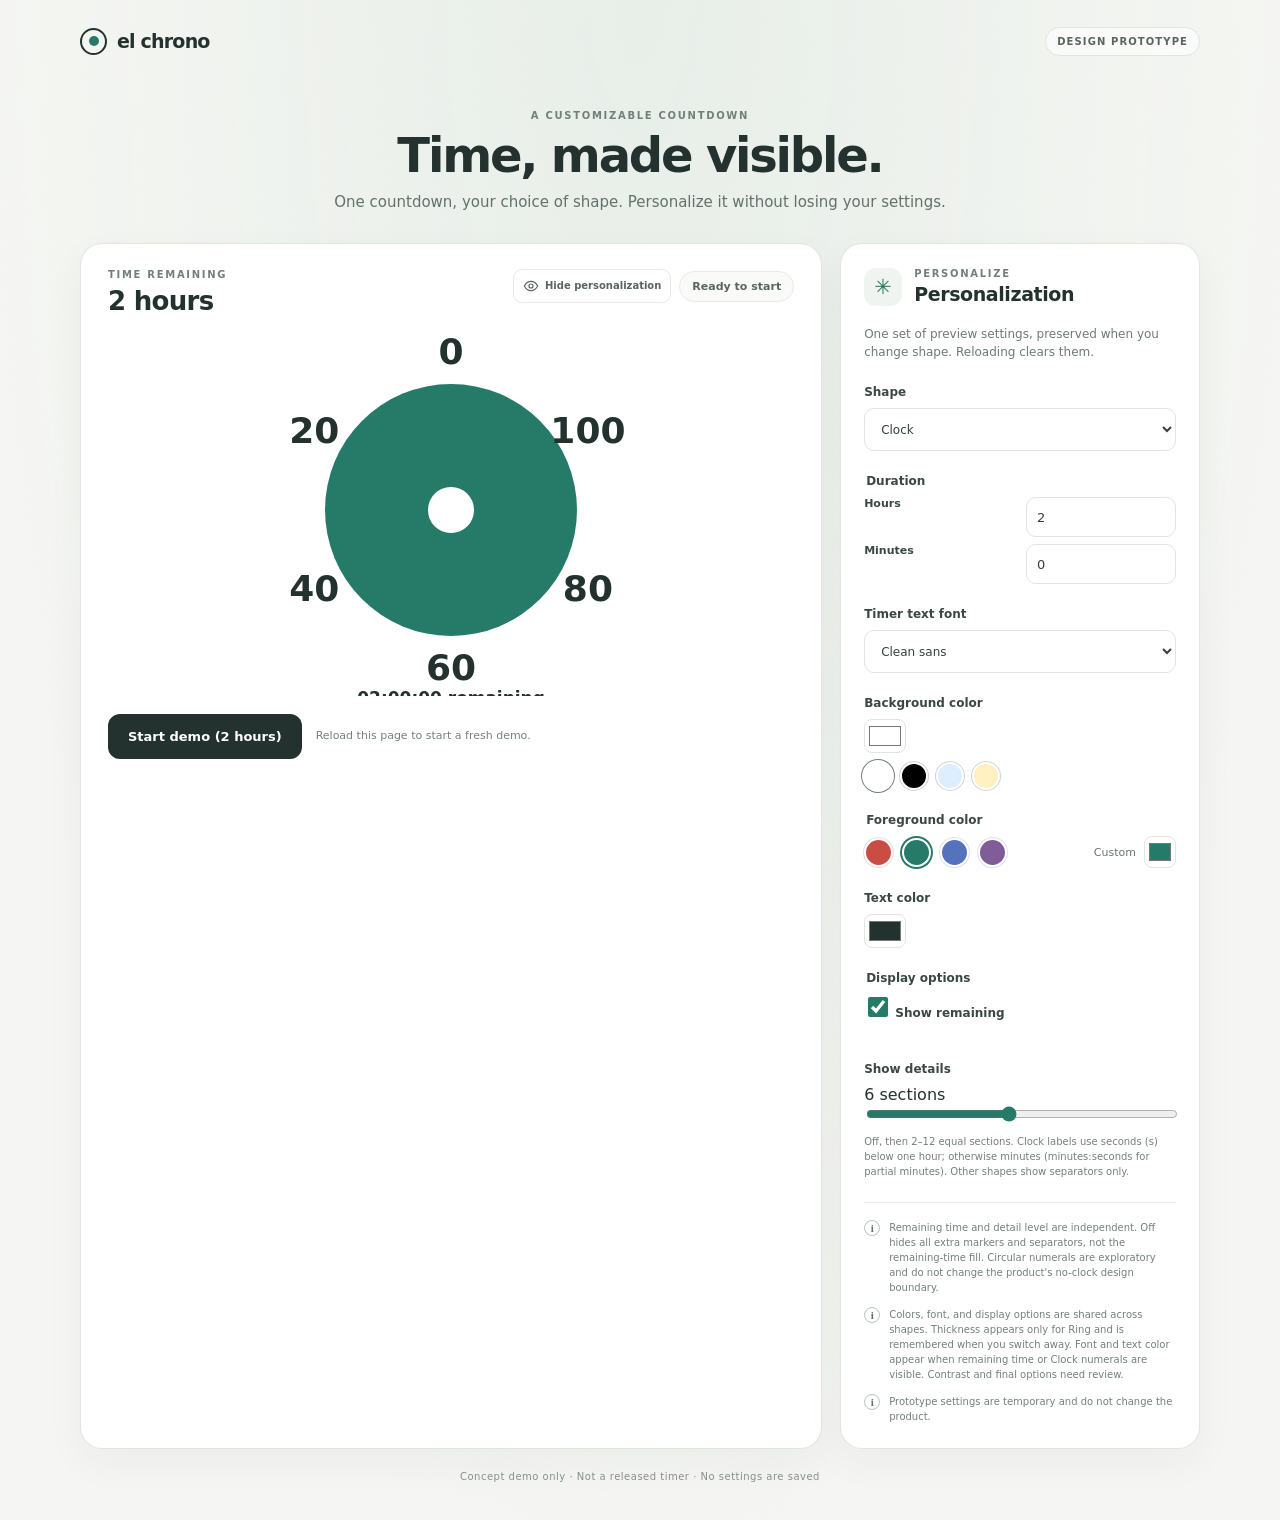
==== commit ef797ebb: "Option 4" ====
--- a/docs/design/demo/index.html
+++ b/docs/design/demo/index.html
@@ -50,9 +50,9 @@
                  aria-label="Time remaining" aria-valuemin="0" aria-valuemax="100"
                  aria-valuenow="100" aria-valuetext="2 hours remaining">
               <span class="disk-center" aria-hidden="true"></span>
+              <div id="disk-labels" class="circular-labels" aria-hidden="true"></div>
             </div>
             <p id="disk-time" class="visual-time">02:00:00 remaining</p>
-            <p class="visual-caption">The disk gradually empties</p>
           </div>
 
           <div id="view-digital" class="visualization view-digital" data-view="digital" hidden>
@@ -60,7 +60,7 @@
                  aria-label="Time remaining" aria-valuemin="0" aria-valuemax="100"
                  aria-valuenow="100" aria-valuetext="2 hours remaining">
               <span id="digital-fill" class="digital-fill"></span>
-              <span class="battery-separators" aria-hidden="true"></span>
+              <span id="battery-separators" class="battery-separators" aria-hidden="true"></span>
               <svg class="digital-fan" viewBox="0 0 300 160" aria-hidden="true">
                 <defs>
                   <clipPath id="fan-progress-clip">
@@ -68,12 +68,11 @@
                   </clipPath>
                 </defs>
                 <path id="fan-panel" class="fan-panel" d="M150 150 L5 150 A145 145 0 0 1 295 150 Z"></path>
-                <path class="fan-ribs" clip-path="url(#fan-progress-clip)" d="M150 150 L24.4 77.5 M150 150 L77.5 24.4 M150 150 L150 5 M150 150 L222.5 24.4 M150 150 L275.6 77.5"></path>
+                <path id="fan-ribs" class="fan-ribs" clip-path="url(#fan-progress-clip)"></path>
                 <circle class="fan-pivot" cx="150" cy="150" r="8"></circle>
               </svg>
               <span id="digital-time" class="digital-time">02:00:00</span>
             </div>
-            <p class="visual-caption">A clear duration countdown</p>
           </div>
 
           <div id="view-ring" class="visualization view-ring" data-view="ring" hidden>
@@ -83,13 +82,13 @@
                    aria-valuenow="100" aria-valuetext="2 hours remaining">
                 <circle class="ring-track" cx="140" cy="140" r="118"></circle>
                 <circle id="ring-progress" class="ring-progress" cx="140" cy="140" r="118"></circle>
+                <path id="ring-separators" class="ring-separators" aria-hidden="true"></path>
               </svg>
               <div class="ring-center">
                 <span id="ring-time" class="ring-time">2h 00m</span>
                 <span class="ring-label">remaining</span>
               </div>
             </div>
-            <p class="visual-caption">Progress with time left</p>
           </div>
         </div>
 
@@ -112,7 +111,7 @@
         <div class="setting-control">
           <label for="shape-select">Shape</label>
           <select id="shape-select">
-            <option value="disk">Disk</option>
+            <option value="disk">Clock</option>
             <option value="battery">Battery</option>
             <option value="fan">Hand fan</option>
             <option value="ring">Ring</option>
@@ -181,18 +180,24 @@
         <fieldset class="setting-control visibility-control">
           <legend>Display options</legend>
           <label><input id="show-remaining" type="checkbox" checked> Show remaining</label>
-          <label><input id="show-progress" type="checkbox" checked> Show progress</label>
-          <p class="setting-hint">Remaining shows the time left. Progress adds 0–55 markers to Disk/Ring, battery divisions, or fan separators.</p>
         </fieldset>
+
+        <div class="setting-control">
+          <label for="show-details">Show details</label>
+          <output id="details-value" for="show-details">6 sections</output>
+          <input id="show-details" type="range" min="0" max="11" step="1" value="5"
+                 aria-describedby="details-hint" aria-valuetext="6 sections">
+          <p id="details-hint" class="setting-hint">Off, then 2–12 equal sections. Clock labels use seconds (s) below one hour; otherwise minutes (minutes:seconds for partial minutes). Other shapes show separators only.</p>
+        </div>
 
         <div class="settings-divider"></div>
         <div class="settings-footnote">
           <span class="footnote-mark" aria-hidden="true">i</span>
-          <p>Remaining time and progress markers can be toggled independently. Circular numerals are exploratory and do not change the product's no-clock design boundary.</p>
+          <p>Remaining time and detail level are independent. Off hides all extra markers and separators, not the remaining-time fill. Circular numerals are exploratory and do not change the product's no-clock design boundary.</p>
         </div>
         <div class="settings-footnote">
           <span class="footnote-mark" aria-hidden="true">i</span>
-          <p>Colors, font, and display options are shared across shapes. Thickness appears only for Ring and is remembered when you switch away. Font and text color appear when time or circular numerals are visible. Contrast and final options need review.</p>
+          <p>Colors, font, and display options are shared across shapes. Thickness appears only for Ring and is remembered when you switch away. Font and text color appear when remaining time or Clock numerals are visible. Contrast and final options need review.</p>
         </div>
         <div class="settings-footnote">
           <span class="footnote-mark" aria-hidden="true">i</span>
--- a/docs/design/demo/styles.css
+++ b/docs/design/demo/styles.css
@@ -250,10 +250,25 @@
 }
 
 .disk-center {
+  z-index: 1;
   width: 18%;
   aspect-ratio: 1;
   border-radius: 50%;
   background: var(--visualization-background);
+}
+
+.circular-labels {
+  position: absolute;
+  inset: 0;
+  width: 100%;
+  height: 100%;
+  pointer-events: none;
+}
+
+.ring-separators {
+  fill: none;
+  stroke: var(--visualization-background);
+  stroke-width: 2;
 }
 
 .minute-label {
@@ -273,12 +288,6 @@
   display: none;
 }
 
-.visual-caption {
-  margin: 0;
-  color: var(--visualization-text);
-  font-size: 13px;
-}
-
 .visual-time {
   margin: -4px 0 -12px;
   color: var(--visualization-text);
@@ -294,7 +303,7 @@
   position: relative;
   padding: 10px;
   border: 2px solid var(--visualization-foreground);
-  overflow: hidden;
+  overflow: visible;
   border-radius: 17px;
   background: var(--visualization-background);
 }
@@ -304,7 +313,7 @@
   height: 42px;
   position: absolute;
   top: 50%;
-  right: 0;
+  right: -13px;
   display: none;
   border-radius: 0 5px 5px 0;
   background: var(--visualization-foreground);
@@ -356,16 +365,22 @@
   position: absolute;
   inset: 10px;
   pointer-events: none;
-  background: repeating-linear-gradient(
-    to right,
-    transparent 0 calc(12.5% - 3px),
-    var(--visualization-background) calc(12.5% - 3px) 12.5%
-  );
+}
+
+.battery-separators span {
+  position: absolute;
+  top: 0;
+  bottom: 0;
+  width: 3px;
+  background: var(--visualization-background);
+  transform: translateX(-50%);
 }
 
 .digital-battery[data-shape="fan"] .battery-separators,
-.visualization:not(.show-progress) .battery-separators,
-.visualization:not(.show-progress) .fan-ribs {
+.visualization:not(.show-details) .battery-separators,
+.visualization:not(.show-details) .fan-ribs,
+.visualization:not(.show-details) .ring-separators,
+.visualization:not(.show-details) .circular-labels {
   display: none;
 }
 
@@ -408,8 +423,7 @@
   padding-right: 14px;
 }
 
-.visualization:not(.show-remaining) .visual-time,
-.visualization:not(.show-remaining) .visual-caption {
+.visualization:not(.show-remaining) .visual-time {
   display: none;
 }
 
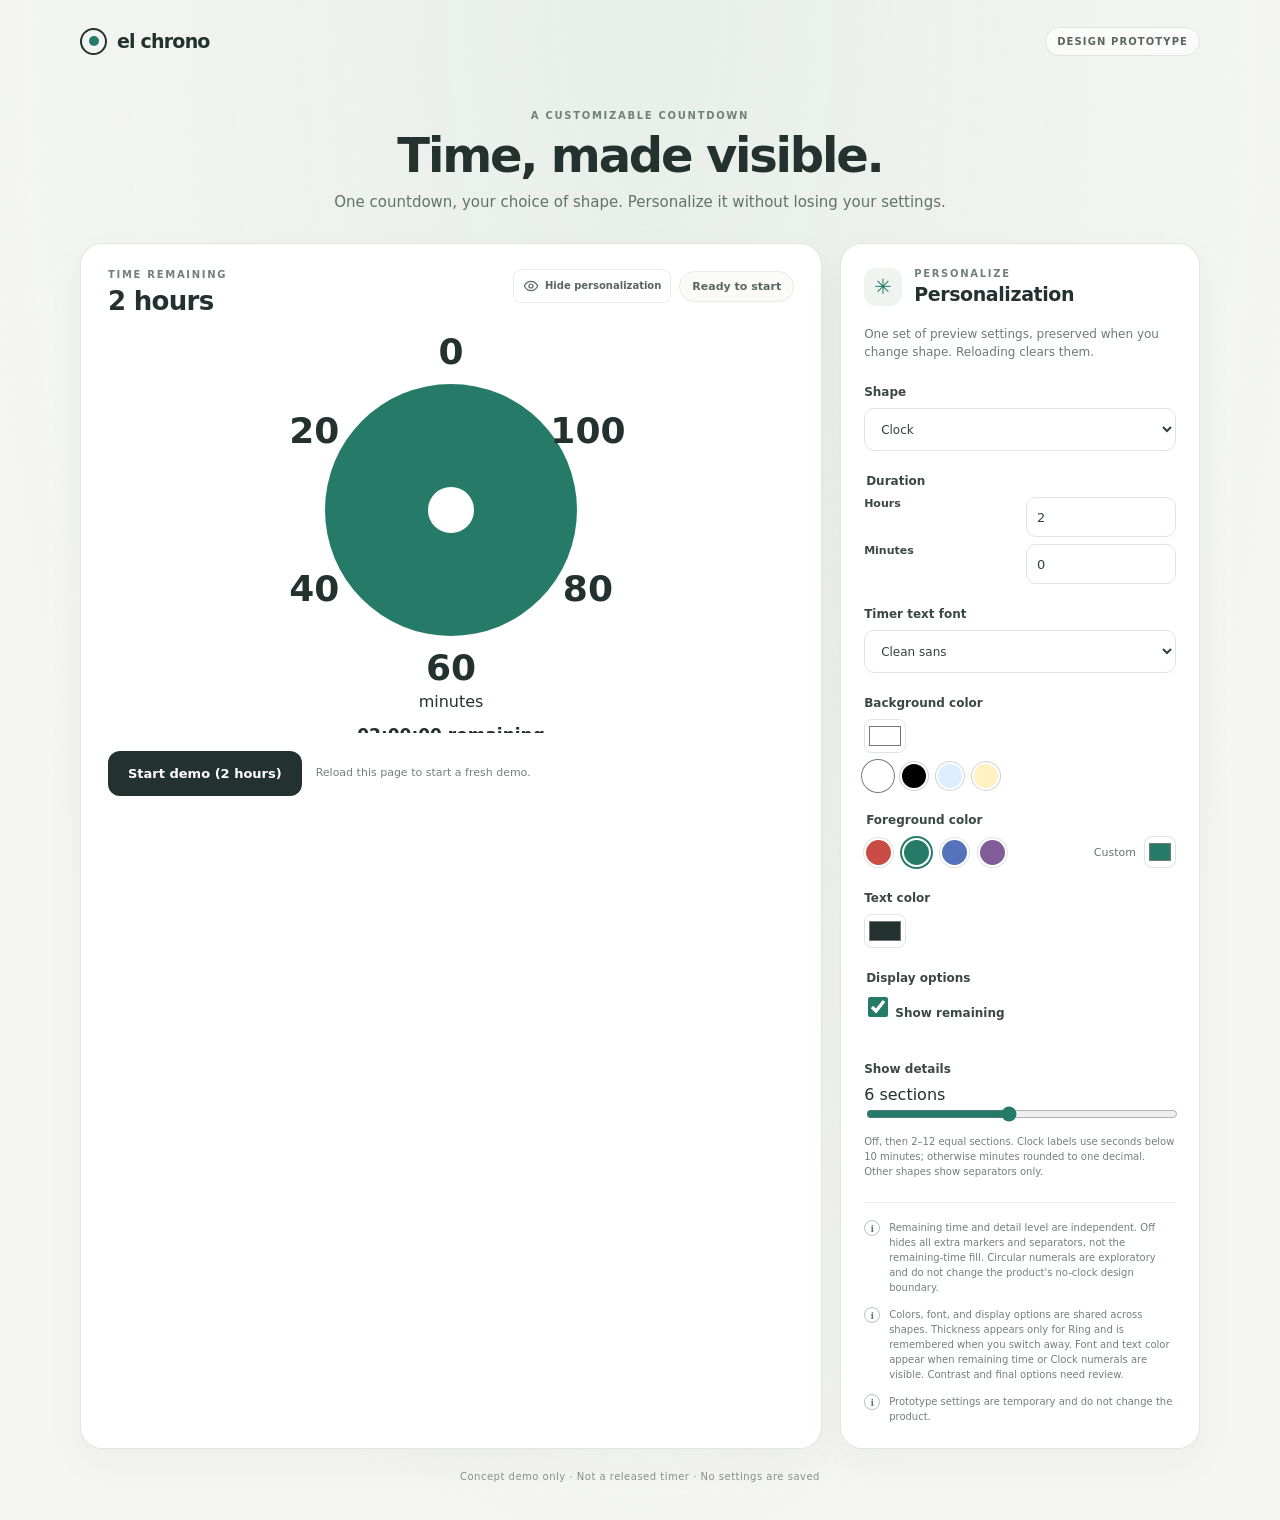
==== commit a1520df4: "Option 5" ====
--- a/docs/design/demo/index.html
+++ b/docs/design/demo/index.html
@@ -52,6 +52,7 @@
               <span class="disk-center" aria-hidden="true"></span>
               <div id="disk-labels" class="circular-labels" aria-hidden="true"></div>
             </div>
+            <p id="clock-unit" class="clock-unit">minutes</p>
             <p id="disk-time" class="visual-time">02:00:00 remaining</p>
           </div>
 
@@ -187,7 +188,7 @@
           <output id="details-value" for="show-details">6 sections</output>
           <input id="show-details" type="range" min="0" max="11" step="1" value="5"
                  aria-describedby="details-hint" aria-valuetext="6 sections">
-          <p id="details-hint" class="setting-hint">Off, then 2–12 equal sections. Clock labels use seconds (s) below one hour; otherwise minutes (minutes:seconds for partial minutes). Other shapes show separators only.</p>
+          <p id="details-hint" class="setting-hint">Off, then 2–12 equal sections. Clock labels use seconds below 10 minutes; otherwise minutes rounded to one decimal. Other shapes show separators only.</p>
         </div>
 
         <div class="settings-divider"></div>
--- a/docs/design/demo/styles.css
+++ b/docs/design/demo/styles.css
@@ -288,6 +288,12 @@
   display: none;
 }
 
+.clock-unit {
+  margin: 0;
+  color: var(--visualization-text);
+  font-family: var(--text-font);
+}
+
 .visual-time {
   margin: -4px 0 -12px;
   color: var(--visualization-text);
@@ -380,6 +386,7 @@
 .visualization:not(.show-details) .battery-separators,
 .visualization:not(.show-details) .fan-ribs,
 .visualization:not(.show-details) .ring-separators,
+.visualization:not(.show-details) .clock-unit,
 .visualization:not(.show-details) .circular-labels {
   display: none;
 }
